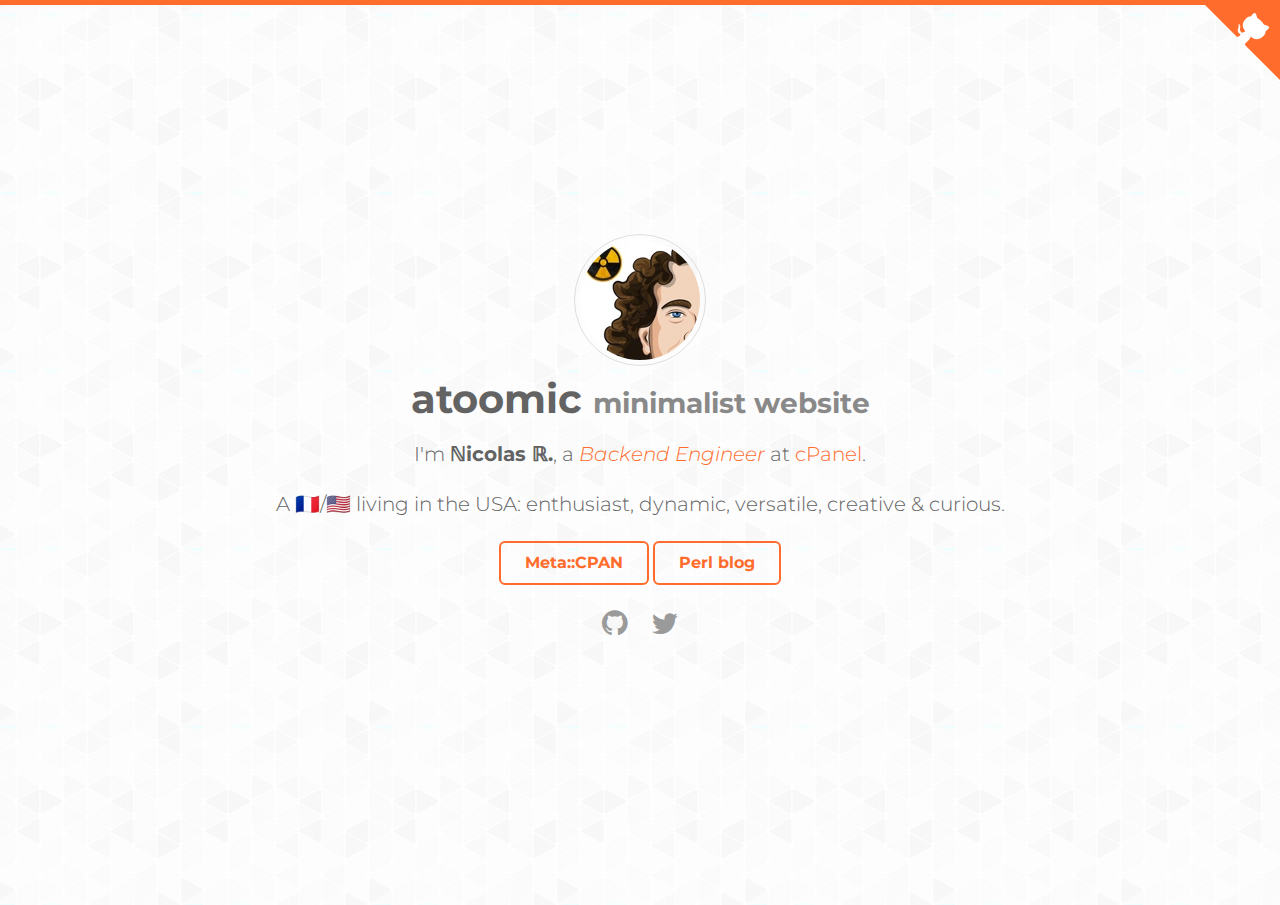
==== index.html @ d0f35172 "Update website" ====
<!DOCTYPE html>
<html>
<head>
  <meta charset="utf-8">
<meta http-equiv="X-UA-Compatible" content="IE=edge">
<meta name="viewport" content="width=device-width, initial-scale=1">

<title>Nicolas R. minimalist personal website</title>
<meta name="description" content="atoomic personal website ℕicolas ℝ. atoomic.org">
<link rel="stylesheet" href="/css/main.css">

</head>
<body>
  <section class="hero">
  <div class="hero-inner">
    <div class="container">
      <img src="/images/author.jpg" alt="author thumb" class="dot">
      <h1>atoomic <small>minimalist website</small></h1>
      <h3>I'm <strong itemprop="name">ℕicolas ℝ.</strong>, a <em itemprop="jobTitle">Backend Engineer</em> at <a href="https://cpanel.net">cPanel</a>.</h3>
      <h3>A 🇫🇷/🇺🇸 living in the USA: enthusiast, dynamic, versatile, creative & curious.</h3>
      <a href="https://metacpan.org/author/ATOOMIC" class="button button-ghost" title="about">Meta::CPAN</a>
      <a href="http://blogs.perl.org/users/atoomic/" class="button button-ghost" title="blog">Perl blog</a>
      <ul class="social">
  <li><a href="https://github.com/atoomic" target="_blank"><i class="icon icon-github"></i></a></li>
  <li><a href="https://twitter.com/atoomic" target="_blank"><i class="icon icon-twitter"></i></a></li>
</ul>
    </div>
  </div>
</section>

  <a href="http://github.com/atoomic" target="_blank" class="github-corner"><svg width="80" height="80" viewBox="0 0 250 250" style="fill:#ff6c2c; color:#fff; position: absolute; top: 0; border: 0; right: 0;"><path d="M0,0 L115,115 L130,115 L142,142 L250,250 L250,0 Z"></path><path d="M128.3,109.0 C113.8,99.7 119.0,89.6 119.0,89.6 C122.0,82.7 120.5,78.6 120.5,78.6 C119.2,72.0 123.4,76.3 123.4,76.3 C127.3,80.9 125.5,87.3 125.5,87.3 C122.9,97.6 130.6,101.9 134.4,103.2" fill="currentColor" style="transform-origin: 130px 106px;" class="octo-arm"></path><path d="M115.0,115.0 C114.9,115.1 118.7,116.5 119.8,115.4 L133.7,101.6 C136.9,99.2 139.9,98.4 142.2,98.6 C133.8,88.0 127.5,74.4 143.8,58.0 C148.5,53.4 154.0,51.2 159.7,51.0 C160.3,49.4 163.2,43.6 171.4,40.1 C171.4,40.1 176.1,42.5 178.8,56.2 C183.1,58.6 187.2,61.8 190.9,65.4 C194.5,69.0 197.7,73.2 200.1,77.6 C213.8,80.2 216.3,84.9 216.3,84.9 C212.7,93.1 206.9,96.0 205.4,96.6 C205.1,102.4 203.0,107.8 198.3,112.5 C181.9,128.9 168.3,122.5 157.7,114.1 C157.9,116.9 156.7,120.9 152.7,124.9 L141.0,136.5 C139.8,137.7 141.6,141.9 141.8,141.8 Z" fill="currentColor" class="octo-body"></path></svg></a>

<!-- Theme Copyright from https://github.com/nandomoreirame/end2end -->
</body>
</html>
---- css/main.css ----
/*!
 * end2end - jekyll theme free
 * https://github.com/nandomoreirame/end2end
 * MIT License
 */

 @import url("//fonts.googleapis.com/css?family=Montserrat:300,400,700");.clearfix::after,.site-header::after,.social::after,.pagination::after,.highlight::after{clear:both;content:"";display:table}button,input[type="button"],input[type="reset"],input[type="submit"],.button,.toggle-navbar-button{appearance:none;background-color:#ff6c2c;border:0;border-radius:6px;color:#fff;cursor:pointer;display:inline-block;font-family:inherit;font-size:inherit;-webkit-font-smoothing:antialiased;font-weight:700;line-height:1;padding:.75em 1.5em;text-decoration:none;transition:background-color .3s ease-in-out;user-select:none;vertical-align:middle;white-space:nowrap}button:hover,input[type="button"]:hover,input[type="reset"]:hover,input[type="submit"]:hover,.button:hover,.toggle-navbar-button:hover,button:focus,input[type="button"]:focus,input[type="reset"]:focus,input[type="submit"]:focus,.button:focus,.toggle-navbar-button:focus{background-color:#D03F00}button.disabled,input.disabled[type="button"],input.disabled[type="reset"],input.disabled[type="submit"],.disabled.button,.disabled.toggle-navbar-button,button:disabled,input[type="button"]:disabled,input[type="reset"]:disabled,input[type="submit"]:disabled,.button:disabled,.toggle-navbar-button:disabled{color:inherit;cursor:not-allowed;box-shadow:none;opacity:.65}button.disabled:hover,input.disabled[type="button"]:hover,input.disabled[type="reset"]:hover,input.disabled[type="submit"]:hover,.disabled.button:hover,.disabled.toggle-navbar-button:hover,button.disabled:focus,input.disabled[type="button"]:focus,input.disabled[type="reset"]:focus,input.disabled[type="submit"]:focus,.disabled.button:focus,.disabled.toggle-navbar-button:focus,button:disabled:hover,input[type="button"]:disabled:hover,input[type="reset"]:disabled:hover,input[type="submit"]:disabled:hover,.button:disabled:hover,.toggle-navbar-button:disabled:hover,button:disabled:focus,input[type="button"]:disabled:focus,input[type="reset"]:disabled:focus,input[type="submit"]:disabled:focus,.button:disabled:focus,.toggle-navbar-button:disabled:focus{color:inherit;background:none transparent}/*! normalize.css v7.0.0 | MIT License | github.com/necolas/normalize.css */html{line-height:1.15;-ms-text-size-adjust:100%;-webkit-text-size-adjust:100%}body{margin:0}article,aside,footer,header,nav,section{display:block}h1{font-size:2em;margin:0.67em 0}figcaption,figure,main{display:block}figure{margin:1em 40px}hr{box-sizing:content-box;height:0;overflow:visible}pre{font-family:monospace, monospace;font-size:1em}a{background-color:transparent;-webkit-text-decoration-skip:objects}abbr[title]{border-bottom:none;text-decoration:underline;text-decoration:underline dotted}b,strong{font-weight:inherit}b,strong{font-weight:bolder}code,kbd,samp{font-family:monospace, monospace;font-size:1em}dfn{font-style:italic}mark{background-color:#ff0;color:#000}small{font-size:80%}sub,sup{font-size:75%;line-height:0;position:relative;vertical-align:baseline}sub{bottom:-0.25em}sup{top:-0.5em}audio,video{display:inline-block}audio:not([controls]){display:none;height:0}img{border-style:none}svg:not(:root){overflow:hidden}button,input,optgroup,select,textarea{font-family:sans-serif;font-size:100%;line-height:1.15;margin:0}button,input{overflow:visible}button,select{text-transform:none}button,html [type="button"],[type="reset"],[type="submit"]{-webkit-appearance:button}button::-moz-focus-inner,[type="button"]::-moz-focus-inner,[type="reset"]::-moz-focus-inner,[type="submit"]::-moz-focus-inner{border-style:none;padding:0}button:-moz-focusring,[type="button"]:-moz-focusring,[type="reset"]:-moz-focusring,[type="submit"]:-moz-focusring{outline:1px dotted ButtonText}fieldset{padding:0.35em 0.75em 0.625em}legend{box-sizing:border-box;color:inherit;display:table;max-width:100%;padding:0;white-space:normal}progress{display:inline-block;vertical-align:baseline}textarea{overflow:auto}[type="checkbox"],[type="radio"]{box-sizing:border-box;padding:0}[type="number"]::-webkit-inner-spin-button,[type="number"]::-webkit-outer-spin-button{height:auto}[type="search"]{-webkit-appearance:textfield;outline-offset:-2px}[type="search"]::-webkit-search-cancel-button,[type="search"]::-webkit-search-decoration{-webkit-appearance:none}::-webkit-file-upload-button{-webkit-appearance:button;font:inherit}details,menu{display:block}summary{display:list-item}canvas{display:inline-block}template{display:none}[hidden]{display:none}.button-ghost{background-color:transparent;border:2px solid #ff6c2c;color:#ff6c2c;margin-bottom:2px}.button-ghost:hover,.button-ghost:focus{color:#fff}fieldset{background-color:#f7f7f7;border:1px solid #dedede;margin:0 0 .75em;padding:1.5em}input,label,select{display:block;font-family:"Montserrat","Helvetica Neue","Helvetica","Roboto","Arial",sans-serif;font-size:1em}label{font-weight:600;margin-bottom:.375em}label.required::after{content:"*"}label abbr{display:none}input[type="color"],input[type="date"],input[type="datetime"],input[type="datetime-local"],input[type="email"],input[type="month"],input[type="number"],input[type="password"],input[type="search"],input[type="tel"],input[type="text"],input[type="time"],input[type="url"],input[type="week"],input:not([type]),textarea,select[multiple=multiple]{background-color:#fff;border:1px solid #dedede;border-radius:6px;box-shadow:inset 0 1px 3px rgba(0,0,0,0.06);box-sizing:border-box;font-family:"Montserrat","Helvetica Neue","Helvetica","Roboto","Arial",sans-serif;font-size:1em;margin-bottom:.75em;padding:.5em;transition:border-color .3s ease-in-out;width:100%}input[type="color"]:hover,input[type="date"]:hover,input[type="datetime"]:hover,input[type="datetime-local"]:hover,input[type="email"]:hover,input[type="month"]:hover,input[type="number"]:hover,input[type="password"]:hover,input[type="search"]:hover,input[type="tel"]:hover,input[type="text"]:hover,input[type="time"]:hover,input[type="url"]:hover,input[type="week"]:hover,input:not([type]):hover,textarea:hover,select[multiple=multiple]:hover{border-color:#b2b2b2}input[type="color"]:focus,input[type="date"]:focus,input[type="datetime"]:focus,input[type="datetime-local"]:focus,input[type="email"]:focus,input[type="month"]:focus,input[type="number"]:focus,input[type="password"]:focus,input[type="search"]:focus,input[type="tel"]:focus,input[type="text"]:focus,input[type="time"]:focus,input[type="url"]:focus,input[type="week"]:focus,input:not([type]):focus,textarea:focus,select[multiple=multiple]:focus{border-color:#ff6c2c;box-shadow:inset 0 1px 3px rgba(0,0,0,0.06),0 0 5px rgba(45,109,163,0.7);outline:none}input[type="color"]:disabled,input[type="date"]:disabled,input[type="datetime"]:disabled,input[type="datetime-local"]:disabled,input[type="email"]:disabled,input[type="month"]:disabled,input[type="number"]:disabled,input[type="password"]:disabled,input[type="search"]:disabled,input[type="tel"]:disabled,input[type="text"]:disabled,input[type="time"]:disabled,input[type="url"]:disabled,input[type="week"]:disabled,input:not([type]):disabled,textarea:disabled,select[multiple=multiple]:disabled{background-color:#f2f2f2;cursor:not-allowed}input[type="color"]:disabled:hover,input[type="date"]:disabled:hover,input[type="datetime"]:disabled:hover,input[type="datetime-local"]:disabled:hover,input[type="email"]:disabled:hover,input[type="month"]:disabled:hover,input[type="number"]:disabled:hover,input[type="password"]:disabled:hover,input[type="search"]:disabled:hover,input[type="tel"]:disabled:hover,input[type="text"]:disabled:hover,input[type="time"]:disabled:hover,input[type="url"]:disabled:hover,input[type="week"]:disabled:hover,input:not([type]):disabled:hover,textarea:disabled:hover,select[multiple=multiple]:disabled:hover{border:1px solid #dedede}textarea{resize:vertical}input[type="search"]{appearance:none}input[type="checkbox"],input[type="radio"]{display:inline;margin-right:.375em}input[type="checkbox"]+label,input[type="radio"]+label{display:inline-block}input[type="file"]{margin-bottom:.75em;width:100%}select{margin-bottom:1.5em;max-width:100%;width:auto}ul,ol{margin:0 0 .75em;padding:0 0 0 1.5em;list-style-position:inside;padding-left:25px}dl{margin-bottom:.75em}dl dt{font-weight:bold;margin-top:.75em}dl dd{margin:0}ul{list-style-type:disc}ol{list-style-type:decimal}table{border-collapse:collapse;font-feature-settings:"kern","liga","tnum";margin:.75em 0;table-layout:fixed;width:100%}th{border-bottom:1px solid #a7a7a7;font-weight:600;padding:.75em 0;text-align:left}td{border-bottom:1px solid #dedede;padding:.75em 0}tr,td,th{vertical-align:middle}html{font-size:16px}body{color:#636363;font-family:"Montserrat","Helvetica Neue","Helvetica","Roboto","Arial",sans-serif;font-feature-settings:"kern","liga","pnum";font-size:1em;font-weight:400;line-height:1.5;font-feature-settings:"calt" 1;text-rendering:optimizeLegibility}h1,h2,h3,h4,h5,h6{font-family:"Montserrat","Helvetica Neue","Helvetica","Roboto","Arial",sans-serif;line-height:1.3;font-weight:700}h1,h2,h3,h4,h5,h6,p{margin:0 0 .75em}h1:last-child,h2:last-child,h3:last-child,h4:last-child,h5:last-child,h6:last-child,p:last-child{margin-bottom:0}p{font-weight:300}em{font-style:italic}small{font-size:70%;opacity:.75}a{color:#ff6c2c;text-decoration:none}a:active,a:focus,a:hover{color:#D03F00}hr{border-bottom:1px solid #dedede;border-left:0;border-right:0;border-top:0;margin:1.5em 0}img,picture{margin:0;max-width:100%}code{background:none;border-radius:0;border:none;font-family:"Courier New",monospace;font-size:.9em;margin:0;padding:0 5px;background-color:#ededed}pre{-webkit-overflow-scrolling:touch;font-family:"Courier New",monospace;font-size:.9em;margin:0}pre code{line-height:1.75em}.txt-primary{color:#ff6c2c}.txt-white{color:#fff}.txt-black{color:#000}.txt-blue{color:#477dca}.txt-dark-gray{color:#232323}.txt-medium-gray{color:#9a9a9a}.txt-light-gray{color:#dedede}.txt-left{text-align:left}.txt-right{text-align:right}.txt-center{text-align:center}.txt-justify{text-align:justify}.word-wrap{overflow-wrap:break-word;word-wrap:break-word;word-break:break-all}.dot{border-radius:50%}blockquote{background:#f9f9f9;border-left:10px solid #ccc;margin:1.5em 10px;padding:.5em 10px;quotes:"“" "”" "‘" "’"}blockquote:before{color:#ccc;content:open-quote;font-size:4em;line-height:.1em;margin-right:.25em;vertical-align:-0.4em}blockquote p{display:inline}@font-face{font-family:"end2end";src:url("../fonts/end2end.ttf?cgaqog") format("truetype"),url("../fonts/end2end.woff?cgaqog") format("woff"),url("../fonts/end2end.svg?cgaqog#end2end") format("svg");font-weight:normal;font-style:normal}.icon{font-family:"end2end" !important;speak:none;font-style:normal;font-weight:normal;font-variant:normal;text-transform:none;line-height:1;-webkit-font-smoothing:antialiased;-moz-osx-font-smoothing:grayscale}.icon-home:before{content:""}.icon-pencil:before{content:""}.icon-image:before{content:""}.icon-images:before{content:""}.icon-camera:before{content:""}.icon-headphones:before{content:""}.icon-music:before{content:""}.icon-play:before{content:""}.icon-price-tag:before{content:""}.icon-price-tags:before{content:""}.icon-barcode:before{content:""}.icon-qrcode:before{content:""}.icon-cart:before{content:""}.icon-phone:before{content:""}.icon-phone-hang-up:before{content:""}.icon-address-book:before{content:""}.icon-envelop:before{content:""}.icon-location:before{content:""}.icon-location2:before{content:""}.icon-calendar:before{content:""}.icon-keyboard:before{content:""}.icon-display:before{content:""}.icon-laptop:before{content:""}.icon-mobile:before{content:""}.icon-mobile2:before{content:""}.icon-drawer:before{content:""}.icon-drawer2:before{content:""}.icon-floppy-disk:before{content:""}.icon-undo:before{content:""}.icon-redo:before{content:""}.icon-undo2:before{content:""}.icon-redo2:before{content:""}.icon-bubble:before{content:""}.icon-bubbles2:before{content:""}.icon-bubble2:before{content:""}.icon-bubbles4:before{content:""}.icon-user:before{content:""}.icon-users:before{content:""}.icon-user-tie:before{content:""}.icon-quotes-left:before{content:""}.icon-quotes-right:before{content:""}.icon-spinner2:before{content:""}.icon-spinner5:before{content:""}.icon-spinner8:before{content:""}.icon-spinner11:before{content:""}.icon-search:before{content:""}.icon-zoom-in:before{content:""}.icon-zoom-out:before{content:""}.icon-enlarge:before{content:""}.icon-shrink:before{content:""}.icon-enlarge2:before{content:""}.icon-shrink2:before{content:""}.icon-lock:before{content:""}.icon-unlocked:before{content:""}.icon-wrench:before{content:""}.icon-equalizer2:before{content:""}.icon-cog:before{content:""}.icon-cogs:before{content:""}.icon-bug:before{content:""}.icon-pie-chart:before{content:""}.icon-stats-dots:before{content:""}.icon-stats-bars:before{content:""}.icon-mug:before{content:""}.icon-bin:before{content:""}.icon-briefcase:before{content:""}.icon-airplane:before{content:""}.icon-truck:before{content:""}.icon-switch:before{content:""}.icon-power-cord:before{content:""}.icon-clipboard:before{content:""}.icon-menu:before{content:""}.icon-menu2:before{content:""}.icon-menu3:before{content:""}.icon-menu4:before{content:""}.icon-cloud:before{content:""}.icon-cloud-download:before{content:""}.icon-cloud-upload:before{content:""}.icon-cloud-check:before{content:""}.icon-earth:before{content:""}.icon-link:before{content:""}.icon-attachment:before{content:""}.icon-eye:before{content:""}.icon-eye-blocked:before{content:""}.icon-star-empty:before{content:""}.icon-star-half:before{content:""}.icon-star-full:before{content:""}.icon-heart:before{content:""}.icon-man:before{content:""}.icon-woman:before{content:""}.icon-man-woman:before{content:""}.icon-warning:before{content:""}.icon-notification:before{content:""}.icon-question:before{content:""}.icon-plus:before{content:""}.icon-minus:before{content:""}.icon-info:before{content:""}.icon-cancel-circle:before{content:""}.icon-blocked:before{content:""}.icon-cross:before{content:""}.icon-checkmark:before{content:""}.icon-checkmark2:before{content:""}.icon-loop2:before{content:""}.icon-infinite:before{content:""}.icon-shuffle:before{content:""}.icon-arrow-right2:before{content:""}.icon-arrow-left2:before{content:""}.icon-circle-up:before{content:""}.icon-circle-right:before{content:""}.icon-circle-down:before{content:""}.icon-circle-left:before{content:""}.icon-shift:before{content:""}.icon-ctrl:before{content:""}.icon-checkbox-checked:before{content:""}.icon-checkbox-unchecked:before{content:""}.icon-radio-checked:before{content:""}.icon-radio-unchecked:before{content:""}.icon-filter:before{content:""}.icon-share:before{content:""}.icon-new-tab:before{content:""}.icon-embed:before{content:""}.icon-embed2:before{content:""}.icon-terminal:before{content:""}.icon-share2:before{content:""}.icon-mail:before{content:""}.icon-mail2:before{content:""}.icon-mail3:before{content:""}.icon-mail4:before{content:""}.icon-google3:before{content:""}.icon-google-plus:before{content:""}.icon-google-plus2:before{content:""}.icon-google-plus3:before{content:""}.icon-hangouts:before{content:""}.icon-google-drive:before{content:""}.icon-facebook:before{content:""}.icon-facebook2:before{content:""}.icon-instagram:before{content:""}.icon-whatsapp:before{content:""}.icon-spotify:before{content:""}.icon-telegram:before{content:""}.icon-twitter:before{content:""}.icon-rss:before{content:""}.icon-rss2:before{content:""}.icon-youtube:before{content:""}.icon-vimeo:before{content:""}.icon-flickr2:before{content:""}.icon-dribbble:before{content:""}.icon-behance:before{content:""}.icon-behance2:before{content:""}.icon-dropbox:before{content:""}.icon-github:before{content:""}.icon-trello:before{content:""}.icon-wordpress:before{content:""}.icon-joomla:before{content:""}.icon-tux:before{content:""}.icon-appleinc:before{content:""}.icon-finder:before{content:""}.icon-android:before{content:""}.icon-skype:before{content:""}.icon-linkedin:before{content:""}.icon-linkedin2:before{content:""}.icon-chrome:before{content:""}.icon-firefox:before{content:""}.icon-IE:before{content:""}.icon-edge:before{content:""}.icon-safari:before{content:""}.icon-opera:before{content:""}.icon-html-five:before{content:""}.icon-html-five2:before{content:""}.icon-css3:before{content:""}.icon-git:before{content:""}html,body{width:100%;height:100%}body{border-top:5px solid #ff6c2c;background:#fff;padding-top:75px}@media screen and (min-width: 768px){body{padding-top:0}}figure{margin:0;padding:0}.main-container{background:#f7f7f7;padding:1.5em 0}.container{max-width:420px;margin-left:auto;margin-right:auto;padding-left:1.5em;padding-right:1.5em}@media screen and (min-width: 768px){.container{max-width:768px}}@media screen and (min-width: 1240px){.container{max-width:960px}}.site-header{background-color:#fff;padding:0;margin:0;border-bottom:1px solid rgba(222,222,222,0.5);position:fixed;top:0;right:0;left:0;min-height:80px;width:100%;z-index:1000}@media screen and (min-width: 768px){.site-header{position:relative;top:auto;right:auto;bottom:auto;left:auto;padding:1.5em 0;min-height:35px}}.site-header .logo,.site-header a{text-transform:lowercase}.site-header .navbar{float:right}.site-header a{color:#9a9a9a}.site-header a:hover,.site-header a:focus,.site-header a:active{color:#232323}.logo{margin:0;padding:0;float:left;font-weight:400;font-size:1.25rem;position:fixed;top:1.5em;left:1.5em;z-index:100}@media screen and (min-width: 768px){.logo{padding:5px 0;position:relative;top:auto;right:auto;bottom:auto;left:auto}}.logo span{color:#ff6c2c}.navbar{display:none;position:fixed;top:0;right:0;bottom:0;left:0;z-index:99;text-align:center;background-color:rgba(51,122,183,0.9);width:100%;height:100%}.navbar ul{display:table-cell;vertical-align:middle;padding:0 1.5em;margin:0}.navbar li,.navbar a{display:block}.navbar a{padding:5px 15px;font-size:2rem;position:relative;color:#fff}.navbar a:before,.navbar a:after{content:"";display:block;height:2px;width:0;background-color:#fff;transition:width .3s ease-in-out;position:absolute;right:0}.navbar a:before{top:0;left:0}.navbar a:after{bottom:0;right:0}.navbar a:hover,.navbar a:focus{color:#fff;opacity:.7}.navbar a:hover:before,.navbar a:hover:after,.navbar a:focus:before,.navbar a:focus:after{width:100%}@media screen and (min-width: 768px){.navbar{text-align:left;background-color:transparent;position:relative;float:right;width:auto}.navbar ul{padding:0}.navbar,.navbar li,.navbar a{display:inline-block}.navbar a{padding:5px 15px;color:inherit;font-size:inherit}.navbar a:before,.navbar a:after{background-color:#dedede}.navbar a:hover,.navbar a:focus{color:inherit}}.toggle-navbar-button{float:right;padding:.5em .75em;margin:0;position:fixed;top:1.5em;right:1.5em;z-index:100}.toggle-navbar-button .icon-menu{display:block}.toggle-navbar-button .icon-cross{display:none}@media screen and (min-width: 768px){.toggle-navbar-button{display:none}}#toggleNavbar{position:fixed;top:-999999px;right:-999999px}#toggleNavbar:checked ~ .navbar{display:table}#toggleNavbar:checked ~ .logo a,#toggleNavbar:checked ~ .logo span{color:#fff}#toggleNavbar:checked ~ .toggle-navbar-button .icon-menu{display:none}#toggleNavbar:checked ~ .toggle-navbar-button .icon-cross{display:block}.hero{display:table;width:100%;height:100%}.hero-inner{width:100%;display:table-cell;vertical-align:middle;text-align:center}.hero-inner .dot{padding:5px;border:1px solid #dedede}.hero-inner h1,.hero-inner h3{max-width:760px;display:block}.hero-inner h1{margin-top:.7em;font-size:2.5rem;margin:0 auto}.hero-inner h3{font-size:1.25rem;margin:.8em auto 1.2em}.hero-inner h3,.hero-inner em{font-weight:300}.hero-inner em{color:#ff6c2c}.hero-inner strong{font-weight:700}.card,.post-list .post{background-color:#fff;box-shadow:-1px 2px 6px 0 rgba(0,0,0,0.1);padding:1.5em;transition:box-shadow .3s ease-in-out;border-radius:10px}.card:not(:last-child),.post-list .post:not(:last-child){margin:0 0 1.5em}.card:hover,.post-list .post:hover{box-shadow:-1px 2px 12px 0 rgba(0,0,0,0.2)}.post{display:table}.post-meta{font-size:.8rem;font-weight:300}.post-thumbnail,.post-thumbnail img{background-color:#f1eff0;border-radius:6px}@media screen and (min-width: 768px){.post-thumbnail{float:left;max-width:250px;margin-right:.75em;margin-bottom:.75em;padding:.75em;border:1px solid #dedede}}.post .read-more{color:#4f93ce}.post-header{margin-bottom:1.5em}.post-title{font-size:1.625rem;margin-bottom:0;line-height:1.5em}.post-list .post a{color:#636363}.post-list .post a:hover,.post-list .post a:active,.post-list .post a:focus{color:#ff6c2c}@media screen and (min-width: 768px){.post-list .post-content,.post-list .post-thumbnail{display:table-cell;vertical-align:middle}}.post-list .post-thumbnail{margin-bottom:1.5em;padding:0}@media screen and (min-width: 768px){.post-list .post-thumbnail{width:250px;margin:0}}.post-list .post-thumbnail>a{display:inline-block}.post-list .post-thumbnail.no-image>a{width:100%;min-height:200px;background:url(../images/placeholder.png) no-repeat 50%;background-size:cover}@media screen and (min-width: 768px){.post-list .post-content{padding:0 0 0 1.5em}}.social{padding:1.5em 0}.social li{display:inline-block;padding:0 .6em}.social a{color:#9a9a9a}.social a:hover,.social a:active,.social a:focus{color:#ff6c2c}.social i{font-size:1.6em}.pagination{text-align:center;margin:1.5em 0 0}.pagination li{padding:0 .4em}.pagination li,.pagination a,.pagination span{display:inline-block}.pagination a,.pagination span{line-height:1.2em;font-size:.75rem}.pagination span{color:#aaa;font-style:italic}.site-footer{background-color:#fff;border-top:1px solid rgba(222,222,222,0.5);padding:1.5em;text-align:center}.site-footer p{margin:0}.github-corner{display:none}.github-corner:hover .octo-arm{animation:octocat-wave 560ms ease-in-out}@media screen and (min-width: 768px){.github-corner{display:block}}@keyframes octocat-wave{0%,100%{transform:rotate(0)}20%,60%{transform:rotate(-25deg)}40%,80%{transform:rotate(10deg)}}.highlight{padding:0;margin-top:1.5em;margin-bottom:1.5em}.highlight,.highlight .hll,.highlight pre,.highlight code{background-color:#272822 !important;border-radius:6px;border:none}.highlight pre{margin:0;padding:.75em 1.5em;white-space:pre;line-height:23px;overflow-x:auto;margin-bottom:0;word-break:inherit;word-wrap:inherit}.highlight pre,.highlight pre code{color:#efd}.highlight pre code{white-space:pre;padding:0 !important}.highlight pre code *{white-space:nowrap}.highlight .c{color:#75715e}.highlight .err{color:#f2f1f2}.highlight .k{color:#66d9ef}.highlight .l{color:#ae81ff}.highlight .n{color:#f8f8f2}.highlight .o{color:#f92672}.highlight .p{color:#f8f8f2}.highlight .cm{color:#75715e}.highlight .cp{color:#75715e}.highlight .c1{color:#75715e}.highlight .cs{color:#75715e}.highlight .ge{font-style:italic}.highlight .gs{font-weight:bold}.highlight .kc{color:#66d9ef}.highlight .kd{color:#66d9ef}.highlight .kn{color:#f92672}.highlight .kp{color:#66d9ef}.highlight .kr{color:#66d9ef}.highlight .kt{color:#66d9ef}.highlight .ld{color:#e6db74}.highlight .m{color:#ae81ff}.highlight .s{color:#e6db74}.highlight .na{color:#a6e22e}.highlight .nb{color:#f8f8f2}.highlight .nc{color:#a6e22e}.highlight .no{color:#66d9ef}.highlight .nd{color:#a6e22e}.highlight .ni{color:#f8f8f2}.highlight .ne{color:#a6e22e}.highlight .nf{color:#a6e22e}.highlight .nl{color:#f8f8f2}.highlight .nn{color:#f8f8f2}.highlight .nx{color:#a6e22e}.highlight .py{color:#f8f8f2}.highlight .nt{color:#f92672}.highlight .nv{color:#f8f8f2}.highlight .ow{color:#f92672}.highlight .w{color:#f8f8f2}.highlight .mf{color:#ae81ff}.highlight .mh{color:#ae81ff}.highlight .mi{color:#ae81ff}.highlight .mo{color:#ae81ff}.highlight .sb{color:#e6db74}.highlight .sc{color:#e6db74}.highlight .sd{color:#e6db74}.highlight .s2{color:#e6db74}.highlight .se{color:#ae81ff}.highlight .sh{color:#e6db74}.highlight .si{color:#e6db74}.highlight .sx{color:#e6db74}.highlight .sr{color:#e6db74}.highlight .s1{color:#e6db74}.highlight .ss{color:#e6db74}.highlight .bp{color:#f8f8f2}.highlight .vc{color:#f8f8f2}.highlight .vg{color:#f8f8f2}.highlight .vi{color:#f8f8f2}.highlight .il{color:#ae81ff}.highlight .gu{color:#75715e}.highlight .gd{color:#f92672}.highlight .gi{color:#a6e22e}

body {
    border-top: 5px solid #ff6c2c;
    background: #fff url("../images/bg-pattern.png")
}
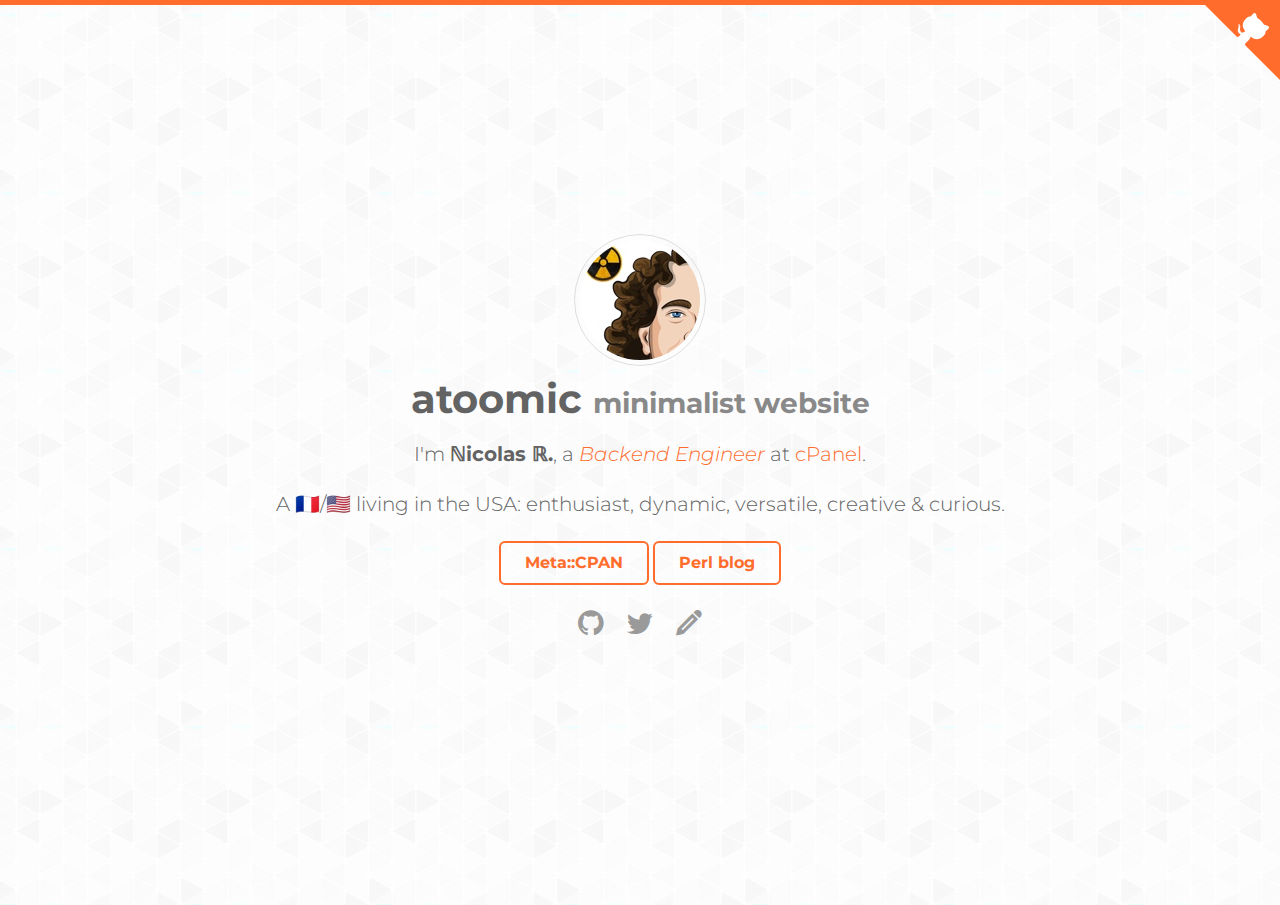
==== commit 5beca56f: "Add pdf resume" ====
--- a/index.html
+++ b/index.html
@@ -8,7 +8,19 @@
 <title>Nicolas R. minimalist personal website</title>
 <meta name="description" content="atoomic personal website ℕicolas ℝ. atoomic.org">
 <link rel="stylesheet" href="/css/main.css">
+<script>
+if (!(window.location.host.startsWith("127.0.0.1") || window.location.host.startsWith("localhost")) && (window.location.protocol != "https:"))
+    window.location.protocol = "https";
+</script>
+<!-- Global site tag (gtag.js) - Google Analytics -->
+<script async src="https://www.googletagmanager.com/gtag/js?id=UA-109260365-2"></script>
+<script>
+  window.dataLayer = window.dataLayer || [];
+  function gtag(){dataLayer.push(arguments);}
+  gtag('js', new Date());
 
+  gtag('config', 'UA-109260365-2');
+</script> 
 </head>
 <body>
   <section class="hero">
@@ -23,6 +35,7 @@
       <ul class="social">
   <li><a href="https://github.com/atoomic" target="_blank"><i class="icon icon-github"></i></a></li>
   <li><a href="https://twitter.com/atoomic" target="_blank"><i class="icon icon-twitter"></i></a></li>
+  <li><a href="https://raw.githubusercontent.com/atoomic/atoomic.github.io/master/n_rochelemagne-resume.pdf" target="_blank"><i class="icon icon-pencil"></i></a></li>
 </ul>
     </div>
   </div>
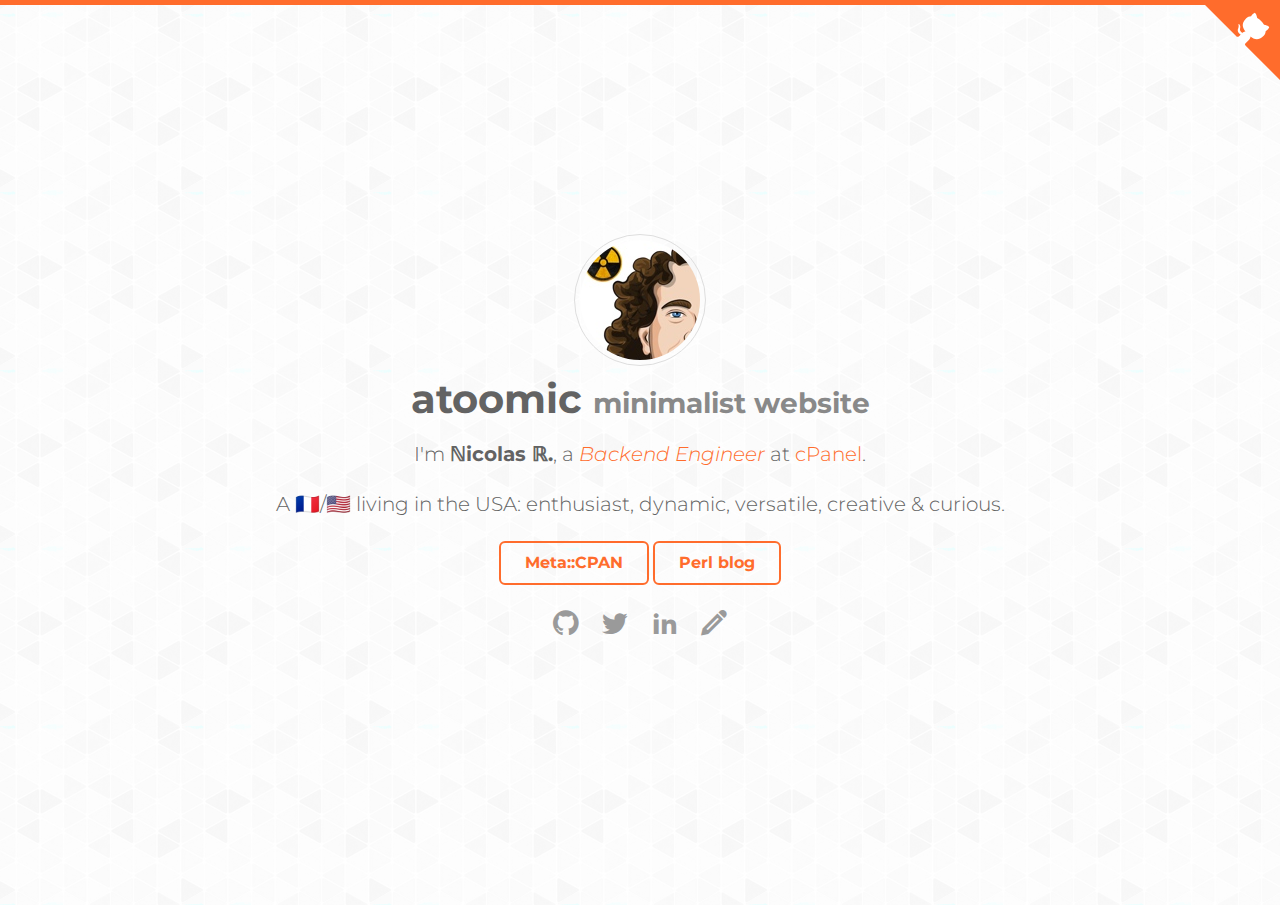
==== commit a00c06ec: "Add Linkedin Profile" ====
--- a/index.html
+++ b/index.html
@@ -33,9 +33,10 @@
       <a href="https://metacpan.org/author/ATOOMIC" class="button button-ghost" title="about">Meta::CPAN</a>
       <a href="http://blogs.perl.org/users/atoomic/" class="button button-ghost" title="blog">Perl blog</a>
       <ul class="social">
-  <li><a href="https://github.com/atoomic" target="_blank"><i class="icon icon-github"></i></a></li>
-  <li><a href="https://twitter.com/atoomic" target="_blank"><i class="icon icon-twitter"></i></a></li>
-  <li><a href="https://raw.githubusercontent.com/atoomic/atoomic.github.io/master/n_rochelemagne-resume.pdf" target="_blank"><i class="icon icon-pencil"></i></a></li>
+  <li><a href="https://github.com/atoomic" target="_blank" title="my GitHub account"><i class="icon icon-github"></i></a></li>
+  <li><a href="https://twitter.com/atoomic" target="_blank" title="my Twitter account"><i class="icon icon-twitter"></i></a></li>
+  <li><a href="https://www.linkedin.com/in/nicolas-rochelemagne-71b4722/" target="_blank" title="my Linkedin Profile"><i class="icon icon-linkedin2"></i></a></li>
+  <li><a href="https://raw.githubusercontent.com/atoomic/atoomic.github.io/master/n_rochelemagne-resume.pdf" title="my resume"><i class="icon icon-pencil"></i></a></li>
 </ul>
     </div>
   </div>
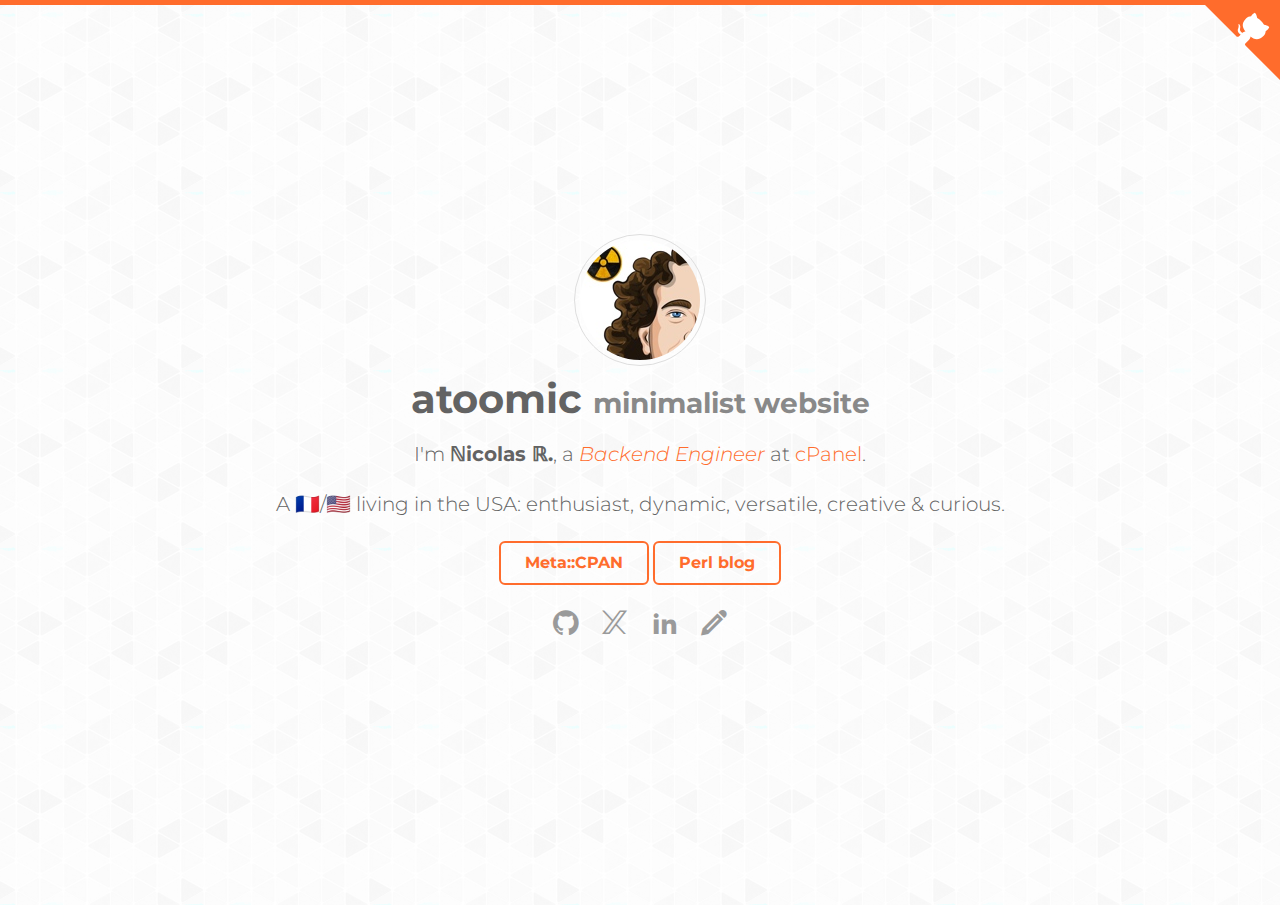
==== commit 732097b0: "Update Twitter glyph icon to X" ====
--- a/index.html
+++ b/index.html
@@ -34,7 +34,7 @@
       <a href="http://blogs.perl.org/users/atoomic/" class="button button-ghost" title="blog">Perl blog</a>
       <ul class="social">
   <li><a href="https://github.com/atoomic" target="_blank" title="my GitHub account"><i class="icon icon-github"></i></a></li>
-  <li><a href="https://twitter.com/atoomic" target="_blank" title="my Twitter account"><i class="icon icon-twitter"></i></a></li>
+  <li><a href="https://twitter.com/atoomic" target="_blank" title="my X account, formerly Twitter"><i class="icon icon-twitter"></i></a></li>
   <li><a href="https://www.linkedin.com/in/nicolas-rochelemagne-71b4722/" target="_blank" title="my Linkedin Profile"><i class="icon icon-linkedin2"></i></a></li>
   <li><a href="https://raw.githubusercontent.com/atoomic/atoomic.github.io/master/n_rochelemagne-resume.pdf" title="my resume"><i class="icon icon-pencil"></i></a></li>
 </ul>
@@ -44,6 +44,6 @@
 
   <a href="http://github.com/atoomic" target="_blank" class="github-corner"><svg width="80" height="80" viewBox="0 0 250 250" style="fill:#ff6c2c; color:#fff; position: absolute; top: 0; border: 0; right: 0;"><path d="M0,0 L115,115 L130,115 L142,142 L250,250 L250,0 Z"></path><path d="M128.3,109.0 C113.8,99.7 119.0,89.6 119.0,89.6 C122.0,82.7 120.5,78.6 120.5,78.6 C119.2,72.0 123.4,76.3 123.4,76.3 C127.3,80.9 125.5,87.3 125.5,87.3 C122.9,97.6 130.6,101.9 134.4,103.2" fill="currentColor" style="transform-origin: 130px 106px;" class="octo-arm"></path><path d="M115.0,115.0 C114.9,115.1 118.7,116.5 119.8,115.4 L133.7,101.6 C136.9,99.2 139.9,98.4 142.2,98.6 C133.8,88.0 127.5,74.4 143.8,58.0 C148.5,53.4 154.0,51.2 159.7,51.0 C160.3,49.4 163.2,43.6 171.4,40.1 C171.4,40.1 176.1,42.5 178.8,56.2 C183.1,58.6 187.2,61.8 190.9,65.4 C194.5,69.0 197.7,73.2 200.1,77.6 C213.8,80.2 216.3,84.9 216.3,84.9 C212.7,93.1 206.9,96.0 205.4,96.6 C205.1,102.4 203.0,107.8 198.3,112.5 C181.9,128.9 168.3,122.5 157.7,114.1 C157.9,116.9 156.7,120.9 152.7,124.9 L141.0,136.5 C139.8,137.7 141.6,141.9 141.8,141.8 Z" fill="currentColor" class="octo-body"></path></svg></a>
 
-<!-- Theme Copyright from https://github.com/nandomoreirame/end2end -->
+<!-- Theme Copyright from https://github.com/nandomoreirame/end2end 2019 -->
 </body>
 </html>
